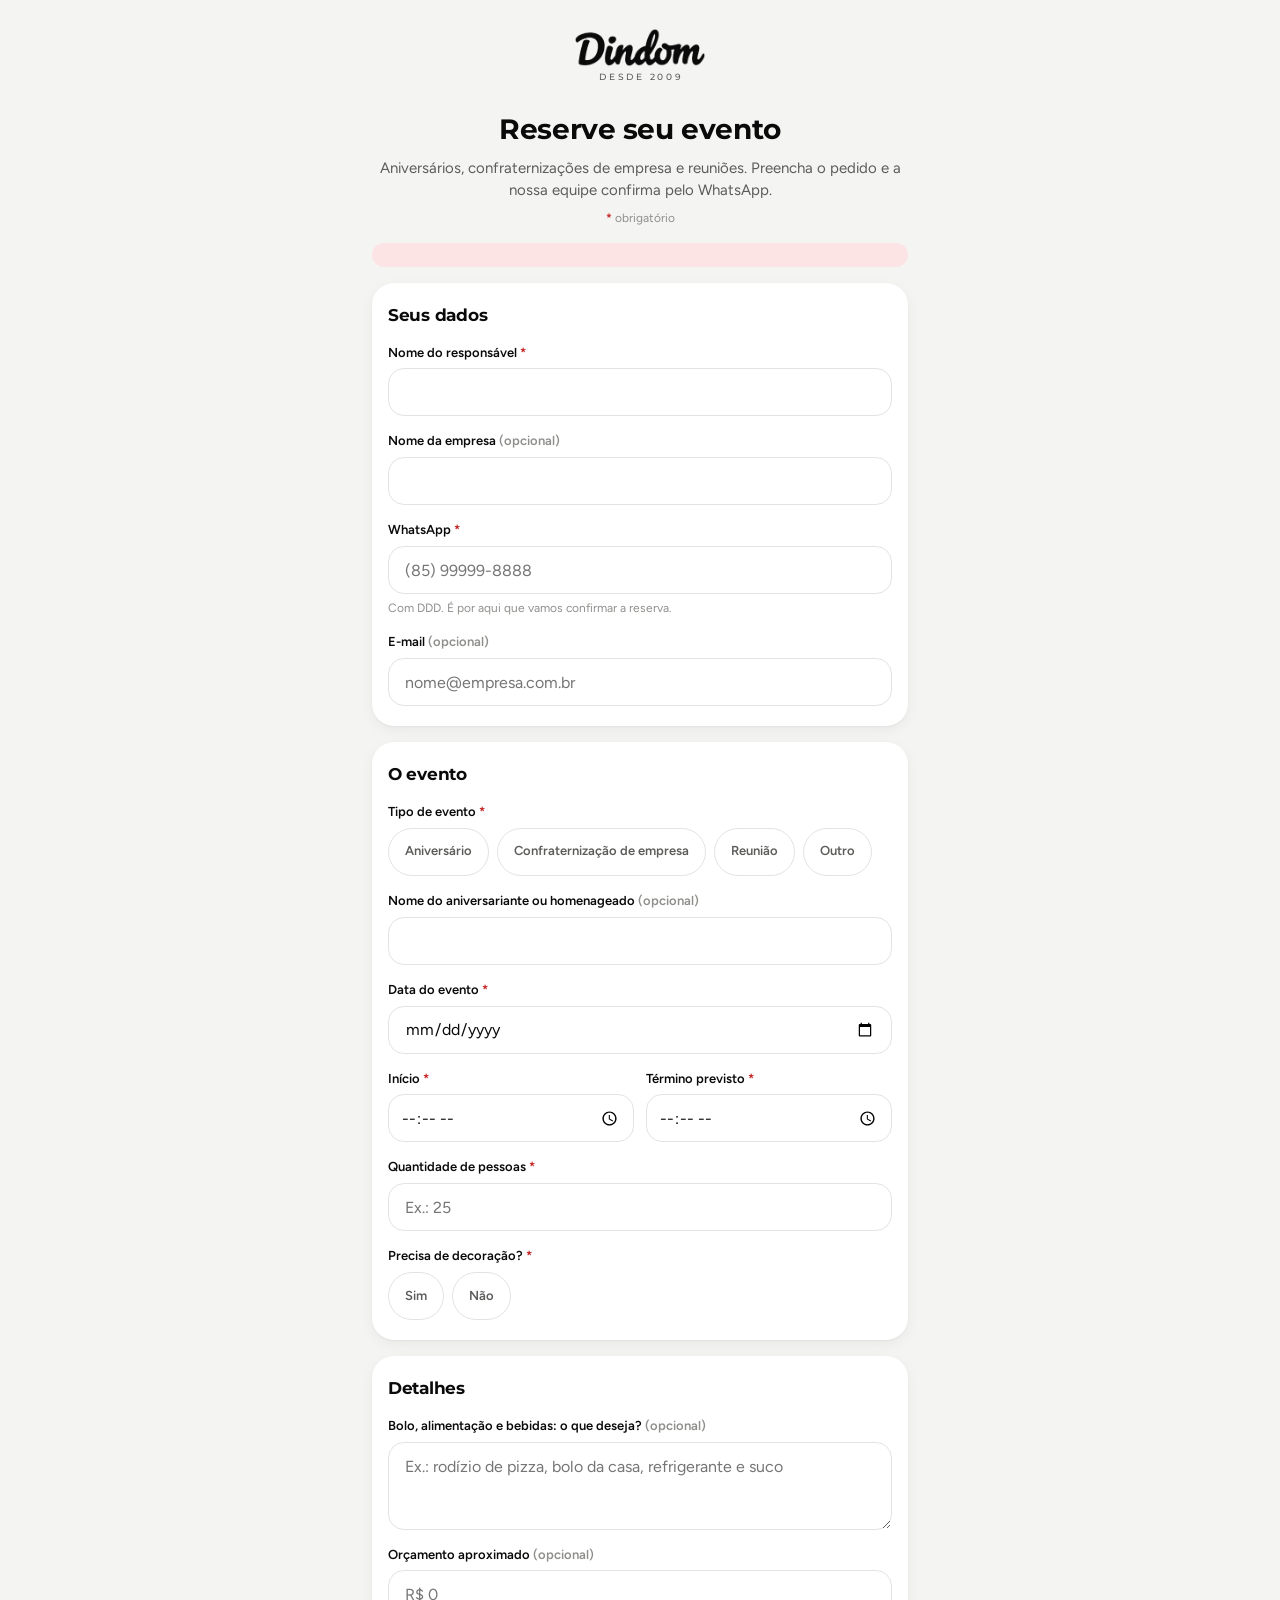
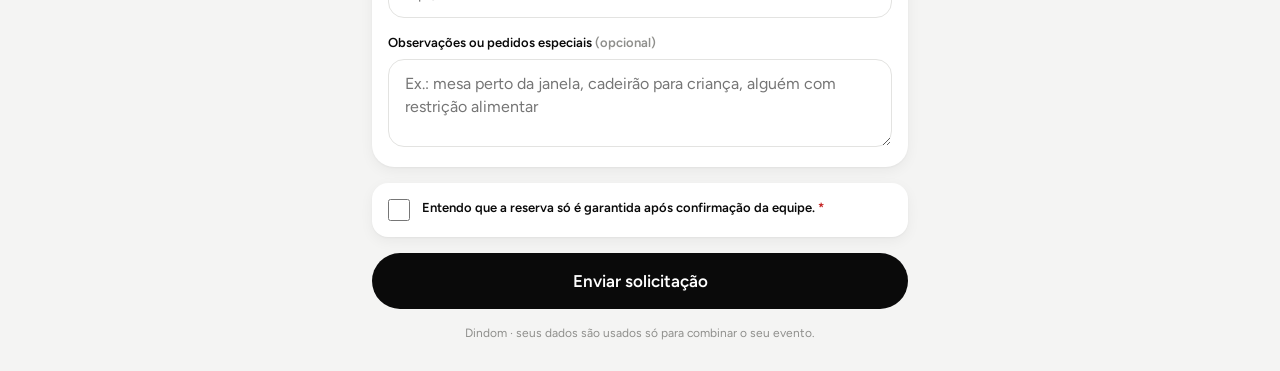
==== reserva/index.html @ 1cf1c6bc "Reservas pelo link público, integradas à agenda Página /reserva (sem login, feita para o celular) co" ====
<!doctype html>
<html lang="pt-BR">
<head>
  <meta charset="utf-8">
  <meta name="viewport" content="width=device-width, initial-scale=1, viewport-fit=cover">
  <title>Reservas · Dindom</title>
  <meta name="description" content="Reserve aniversários, confraternizações e eventos na Dindom.">
  <meta name="theme-color" content="#f4f4f3" media="(prefers-color-scheme: light)">
  <meta name="theme-color" content="#000000" media="(prefers-color-scheme: dark)">
  <meta property="og:title" content="Reservas · Dindom">
  <meta property="og:description" content="Aniversários, confraternizações e eventos. Preencha e a equipe confirma pelo WhatsApp.">
  <meta property="og:image" content="../icons/icon-512.png">
  <link rel="icon" href="../icons/icon-64.png" type="image/png">
  <link rel="apple-touch-icon" href="../icons/icon-180.png">
  <link rel="preconnect" href="https://fonts.googleapis.com">
  <link rel="preconnect" href="https://fonts.gstatic.com" crossorigin>
  <link rel="stylesheet" href="https://fonts.googleapis.com/css2?family=Montserrat:wght@500;600;700&family=Figtree:wght@400;500;550;600;650;700&display=swap">
  <!-- Caminhos com "../": funcionam tanto em /reserva quanto em /reserva/ -->
  <link rel="stylesheet" href="../css/tokens.css">
  <link rel="stylesheet" href="../css/app.css">
  <link rel="stylesheet" href="../css/brand.css">
  <link rel="stylesheet" href="../reserva/reserva.css">
</head>
<body>
  <main class="rp" id="rp">
    <header class="rp-head">
      <img class="logo-ink" src="../icons/wordmark-black.png" alt="Dindom" width="132">
      <span class="since">DESDE 2009</span>
    </header>
    <div id="rp-body"><p class="muted" style="text-align:center">Carregando…</p></div>
  </main>

  <script src="../js/icons.js"></script>
  <script src="../js/vendor/supabase.js"></script>
  <script src="../js/config.js"></script>
  <script src="../reserva/reserva.js"></script>
</body>
</html>
---- css/tokens.css ----
/* Identidade Dindom: preto e branco da marca, letreiro manuscrito como assinatura e Montserrat espaçada (como o "DESDE 2009").
   Cor só para significado: ok, atenção, crítico, informação e as cores das agendas.
   Layout: app de uma coluna, conteúdo rolável entre cabeçalho e barra inferior fixa; ações principais na metade de baixo da tela (uso com uma mão). */
:root {
  --bg: #f4f4f3;
  --surface: #ffffff;
  --surface-2: #ececeb;
  --ink: #0a0a0a;
  --ink-2: #5c5c5a;
  --ink-3: #8f8f8c;
  --line: #e3e3e1;
  --accent: #0a0a0a;          /* o preto da marca */
  --accent-ink: #ffffff;
  --accent-soft: #ebebea;
  --ok: #1f8a57;
  --ok-soft: #e3f4ea;
  --warn: #b86e00;
  --warn-soft: #fff1d9;
  --crit: #c62a2a;
  --crit-soft: #fde4e4;
  --info: #2a62c6;
  --info-soft: #e4ecfb;
  --scrim: rgba(0, 0, 0, .5);
  --shadow: 0 1px 2px rgba(0, 0, 0, .04), 0 4px 14px rgba(0, 0, 0, .05);
  --logo-invert: 0;           /* a logo é preta; no tema escuro inverte para branco */

  /* Cores das agendas (entregas, equipe, manutenção, reservas, financeiro) */
  --cal-1: #c76a12;
  --cal-2: #2a62c6;
  --cal-3: #7a4fd1;
  --cal-4: #1f8a57;
  --cal-5: #c2386b;
  --cal-6: #c93434;
  --cal-7: #a87b00;
  --cal-8: #59626e;
  /* Reservas do link público: dourado próprio, diferente de todas as agendas; texto escuro por cima. */
  --rv: #f2b230;
  --rv-2: #d88a0c;
  --rv-ink: #2a1a00;

  --font-display: "Montserrat", "Segoe UI", system-ui, sans-serif;
  --font-body: "Figtree", "Segoe UI", system-ui, -apple-system, sans-serif;

  --fs-xs: .75rem;
  --fs-sm: .8125rem;
  --fs-md: .9375rem;
  --fs-lg: 1.0625rem;
  --fs-xl: 1.375rem;
  --fs-2xl: 1.75rem;

  --r-sm: 10px;
  --r-md: 16px;
  --r-lg: 22px;
  --r-pill: 999px;

  --sp-1: 4px;
  --sp-2: 8px;
  --sp-3: 12px;
  --sp-4: 16px;
  --sp-5: 20px;
  --sp-6: 28px;

  --tap: 48px;
  --nav-h: 64px;
  --side-w: 0px;     /* largura do menu lateral; só existe no computador */
  --gutter: 16px;
  --safe-t: env(safe-area-inset-top, 0px);
  --safe-b: env(safe-area-inset-bottom, 0px);
  --safe-l: env(safe-area-inset-left, 0px);
  --safe-r: env(safe-area-inset-right, 0px);
  --ease: cubic-bezier(.2, .7, .2, 1);
  color-scheme: light;
}

@media (prefers-color-scheme: dark) {
  :root:not([data-theme="light"]) {
    --bg: #000000;
    --surface: #121212;
    --surface-2: #1f1f1f;
    --ink: #f7f7f5;
    --ink-2: #a8a8a5;
    --ink-3: #72726f;
    --line: #262626;
    --accent: #f7f7f5;
    --accent-ink: #0a0a0a;
    --accent-soft: #262626;
    --ok: #3ccf87;
    --ok-soft: #10291b;
    --warn: #f0a83a;
    --warn-soft: #2e220d;
    --crit: #ff6b6b;
    --crit-soft: #351515;
    --info: #79a6ff;
    --info-soft: #141f38;
    --scrim: rgba(0, 0, 0, .7);
    --shadow: 0 0 0 1px #1c1c1c;
    --logo-invert: 1;
    --cal-1: #f0a050;
    --cal-2: #79a6ff;
    --cal-3: #b294ff;
    --cal-4: #3ccf87;
    --cal-5: #ff7eb0;
    --cal-6: #ff7b7b;
    --cal-7: #f0c64a;
    --cal-8: #a8b1bd;
    --rv: #f5bb45;
    --rv-2: #cf8610;
    --rv-ink: #1f1400;
    color-scheme: dark;
  }
}

:root[data-theme="dark"] {
  --bg: #000000;
  --surface: #121212;
  --surface-2: #1f1f1f;
  --ink: #f7f7f5;
  --ink-2: #a8a8a5;
  --ink-3: #72726f;
  --line: #262626;
  --accent: #f7f7f5;
  --accent-ink: #0a0a0a;
  --accent-soft: #262626;
  --ok: #3ccf87;
  --ok-soft: #10291b;
  --warn: #f0a83a;
  --warn-soft: #2e220d;
  --crit: #ff6b6b;
  --crit-soft: #351515;
  --info: #79a6ff;
  --info-soft: #141f38;
  --scrim: rgba(0, 0, 0, .7);
  --shadow: 0 0 0 1px #1c1c1c;
  --logo-invert: 1;
  --cal-1: #f0a050;
  --cal-2: #79a6ff;
  --cal-3: #b294ff;
  --cal-4: #3ccf87;
  --cal-5: #ff7eb0;
  --cal-6: #ff7b7b;
  --cal-7: #f0c64a;
  --cal-8: #a8b1bd;
  --rv: #f5bb45;
  --rv-2: #cf8610;
  --rv-ink: #1f1400;
  color-scheme: dark;
}

/* Computador: menu lateral e margens maiores. */
@media (min-width: 900px) {
  :root { --nav-h: 0px; --side-w: 248px; --gutter: 32px; }
}
---- css/app.css ----
*, *::before, *::after { box-sizing: border-box; }
html, body { height: 100%; }
body {
  margin: 0;
  background: var(--bg);
  color: var(--ink);
  font: 400 var(--fs-md)/1.45 var(--font-body);
  -webkit-font-smoothing: antialiased;
  -webkit-tap-highlight-color: transparent;
  overscroll-behavior-y: none;
}
body::before {
  content: ""; position: fixed; inset: 0 0 auto; height: var(--safe-t);
  background: var(--bg); z-index: 30;
}
button, input, textarea, select { font: inherit; color: inherit; }
button { cursor: pointer; }
:focus-visible { outline: 2px solid var(--accent); outline-offset: 2px; }
h1, h2, h3 { font-family: var(--font-display); margin: 0; letter-spacing: -.01em; text-wrap: balance; }
p { margin: 0; }
.num { font-variant-numeric: tabular-nums; }
.muted { color: var(--ink-2); }
.faint { color: var(--ink-3); }
.sr-only { position: absolute; width: 1px; height: 1px; overflow: hidden; clip: rect(0 0 0 0); white-space: nowrap; }

/* ---------- Estrutura ---------- */
#app { min-height: 100%; display: flex; flex-direction: column; }
.screen {
  flex: 1;
  width: 100%; max-width: 560px; margin: 0 auto;
  padding-left: max(var(--gutter), var(--safe-l));
  padding-right: max(var(--gutter), var(--safe-r));
  padding-block: calc(var(--safe-t) + var(--sp-4)) calc(var(--nav-h) + var(--safe-b) + var(--sp-6));
  display: flex; flex-direction: column; gap: var(--sp-5);
  animation: enter .22s var(--ease);
}
.screen.has-dock { padding-bottom: calc(var(--nav-h) + var(--safe-b) + 112px); }
.screen.no-nav { padding-bottom: calc(var(--safe-b) + 120px); }
@keyframes enter { from { opacity: .4; transform: translateY(6px); } to { opacity: 1; transform: none; } }

.topbar { display: flex; align-items: center; gap: var(--sp-3); min-height: var(--tap); }
.topbar h1 { font-size: var(--fs-xl); flex: 1; min-width: 0; }
.topbar .sub { font-size: var(--fs-sm); color: var(--ink-2); }
.section { display: flex; flex-direction: column; gap: var(--sp-3); }
.section-head { display: flex; align-items: baseline; justify-content: space-between; gap: var(--sp-3); }
.section-head h2 { font-size: var(--fs-lg); }
.eyebrow { font-size: var(--fs-xs); font-weight: 600; letter-spacing: .06em; text-transform: uppercase; color: var(--ink-3); }

/* ---------- Botões ---------- */
.btn {
  display: inline-flex; align-items: center; justify-content: center; gap: var(--sp-2);
  min-height: var(--tap); padding: 0 var(--sp-5);
  border: 0; border-radius: var(--r-pill);
  font-weight: 600; font-size: var(--fs-md);
  background: var(--surface-2); color: var(--ink);
  transition: transform .12s var(--ease), opacity .12s, background .15s;
  text-decoration: none; white-space: nowrap;
}
.btn:active { transform: scale(.97); }
.btn[disabled] { opacity: .45; pointer-events: none; }
.btn.primary { background: var(--accent); color: var(--accent-ink); }
.btn.dark { background: var(--ink); color: var(--bg); }
.btn.ghost { background: transparent; padding: 0 var(--sp-3); color: var(--ink-2); }
.btn.block { width: 100%; }
.btn.sm { min-height: 40px; padding: 0 var(--sp-4); font-size: var(--fs-sm); }
.btn.busy { pointer-events: none; opacity: .7; }
.btn.busy::after {
  content: ""; width: 16px; height: 16px; border-radius: 50%;
  border: 2px solid currentColor; border-right-color: transparent;
  animation: spin .7s linear infinite;
}
@keyframes spin { to { transform: rotate(360deg); } }

.icon-btn {
  width: var(--tap); height: var(--tap); flex: none;
  display: grid; place-items: center;
  border: 0; border-radius: 50%; background: var(--surface); color: var(--ink);
  position: relative;
}
.icon-btn.plain { background: transparent; }
.icon-btn .dot {
  position: absolute; top: 11px; right: 12px; width: 9px; height: 9px;
  border-radius: 50%; background: var(--accent); border: 2px solid var(--surface);
}
.ico { width: 22px; height: 22px; flex: none; stroke: currentColor; fill: none; stroke-width: 2; stroke-linecap: round; stroke-linejoin: round; }
.ico.sm { width: 18px; height: 18px; }
.ico.lg { width: 28px; height: 28px; }

/* ---------- Cards ---------- */
.card {
  background: var(--surface); border-radius: var(--r-lg);
  padding: var(--sp-4); display: flex; flex-direction: column; gap: var(--sp-3);
  box-shadow: var(--shadow);
}
.card.tap { border: 0; text-align: left; width: 100%; transition: transform .12s var(--ease); }
.card.tap:active { transform: scale(.985); }
.card.hero { background: var(--ink); color: var(--bg); box-shadow: none; padding: var(--sp-5); gap: var(--sp-4); }
.card.hero .muted { color: color-mix(in srgb, var(--bg) 70%, transparent); }
.card-row { display: flex; align-items: center; gap: var(--sp-3); }
.card-row > .grow { flex: 1; min-width: 0; }
.card-title { font-weight: 650; font-size: var(--fs-md); }
.card-meta { font-size: var(--fs-sm); color: var(--ink-2); }
.tile {
  width: 40px; height: 40px; border-radius: 12px; flex: none;
  display: grid; place-items: center; background: var(--surface-2); color: var(--ink-2);
}
.tile.accent { background: var(--accent-soft); color: var(--accent); }
.tile.ok { background: var(--ok-soft); color: var(--ok); }
.tile.warn { background: var(--warn-soft); color: var(--warn); }
.tile.crit { background: var(--crit-soft); color: var(--crit); }
.tile.info { background: var(--info-soft); color: var(--info); }

.stat-grid { display: grid; grid-template-columns: 1fr 1fr; gap: var(--sp-3); }
.stat { font-family: var(--font-display); font-size: var(--fs-2xl); font-weight: 650; line-height: 1; }

.list { background: var(--surface); border-radius: var(--r-lg); box-shadow: var(--shadow); overflow: hidden; }
.list > * + * { border-top: 1px solid var(--line); }
.row {
  display: flex; align-items: center; gap: var(--sp-3);
  min-height: 60px; padding: var(--sp-3) var(--sp-4);
  width: 100%; background: transparent; border: 0; text-align: left;
}
.row > .grow { flex: 1; min-width: 0; }
button.row:active { background: var(--surface-2); }

/* ---------- Status e progresso ---------- */
.pill {
  display: inline-flex; align-items: center; gap: 6px;
  padding: 3px 10px; border-radius: var(--r-pill);
  font-size: var(--fs-xs); font-weight: 600; white-space: nowrap;
  background: var(--surface-2); color: var(--ink-2);
}
.pill::before { content: ""; width: 6px; height: 6px; border-radius: 50%; background: currentColor; }
.pill.no-dot::before { display: none; }
.pill.ok { background: var(--ok-soft); color: var(--ok); }
.pill.warn { background: var(--warn-soft); color: var(--warn); }
.pill.crit { background: var(--crit-soft); color: var(--crit); }
.pill.info { background: var(--info-soft); color: var(--info); }
.pill.accent { background: var(--accent-soft); color: var(--accent); }

.bar { height: 8px; border-radius: var(--r-pill); background: var(--surface-2); overflow: hidden; }
.bar > i { display: block; height: 100%; border-radius: inherit; background: var(--accent); transition: width .35s var(--ease); }
.bar.ok > i { background: var(--ok); }
.hero .bar { background: color-mix(in srgb, var(--bg) 18%, transparent); }

.ring { --p: 0; width: 56px; height: 56px; border-radius: 50%; flex: none; display: grid; place-items: center;
  background: conic-gradient(var(--accent) calc(var(--p) * 1%), color-mix(in srgb, var(--bg) 18%, transparent) 0);
}
.ring > span { width: 44px; height: 44px; border-radius: 50%; background: var(--ink); display: grid; place-items: center; font-size: var(--fs-sm); font-weight: 700; }

/* ---------- Chips ---------- */
.chips {
  display: flex; gap: var(--sp-2); overflow-x: auto; scrollbar-width: none;
  margin-inline: calc(-1 * max(var(--gutter), var(--safe-l))) calc(-1 * max(var(--gutter), var(--safe-r)));
  padding-inline: max(var(--gutter), var(--safe-l)) max(var(--gutter), var(--safe-r));
}
.chips::-webkit-scrollbar { display: none; }
.chip {
  flex: none; min-height: 40px; padding: 0 var(--sp-4); border-radius: var(--r-pill);
  border: 1px solid var(--line); background: var(--surface); color: var(--ink-2);
  font-size: var(--fs-sm); font-weight: 600; display: inline-flex; align-items: center; gap: 6px;
}
.chip[aria-pressed="true"] { background: var(--ink); border-color: var(--ink); color: var(--bg); }
.chip .count { font-variant-numeric: tabular-nums; opacity: .7; }

/* ---------- Formulários ---------- */
.field { display: flex; flex-direction: column; gap: 6px; }
.field > label, .field > .label { font-size: var(--fs-sm); font-weight: 600; }
.input, .textarea, .select {
  width: 100%; min-height: var(--tap); padding: 0 var(--sp-4);
  border-radius: var(--r-md); border: 1.5px solid var(--line); background: var(--surface);
  transition: border-color .15s;
}
.textarea { padding: var(--sp-3) var(--sp-4); min-height: 96px; resize: vertical; }
.input:focus, .textarea:focus, .select:focus { outline: none; border-color: var(--ink); }
.field.error .input, .field.error .textarea { border-color: var(--crit); }
.field .hint { font-size: var(--fs-xs); color: var(--ink-3); }
.field .err { font-size: var(--fs-xs); color: var(--crit); font-weight: 600; }

.seg { display: grid; grid-auto-flow: column; grid-auto-columns: 1fr; gap: var(--sp-2); }
.seg button {
  min-height: var(--tap); border-radius: var(--r-md); border: 1.5px solid var(--line);
  background: var(--surface); font-weight: 600; font-size: var(--fs-sm);
  display: flex; flex-direction: column; align-items: center; justify-content: center; gap: 2px;
}
.seg button[aria-pressed="true"] { border-color: var(--ink); background: var(--ink); color: var(--bg); }
.seg button[data-tone="crit"][aria-pressed="true"] { background: var(--crit); border-color: var(--crit); color: #fff; }
.seg button[data-tone="warn"][aria-pressed="true"] { background: var(--warn); border-color: var(--warn); color: #fff; }

/* ---------- Navegação inferior ---------- */
.nav {
  position: fixed; left: 0; right: 0; bottom: 0; z-index: 20;
  padding-left: max(8px, var(--safe-l)); padding-right: max(8px, var(--safe-r));
  padding-bottom: var(--safe-b);
  background: color-mix(in srgb, var(--surface) 92%, transparent);
  backdrop-filter: blur(14px); -webkit-backdrop-filter: blur(14px);
  border-top: 1px solid var(--line);
}
.nav ul { list-style: none; margin: 0 auto; padding: 0; max-width: 560px; height: var(--nav-h); display: grid; grid-template-columns: repeat(5, 1fr); }
.nav a {
  height: 100%; display: flex; flex-direction: column; align-items: center; justify-content: center; gap: 3px;
  color: var(--ink-3); text-decoration: none; font-size: 11px; font-weight: 600; position: relative;
}
.nav a[aria-current="page"] { color: var(--ink); }
.nav a[aria-current="page"] .ico { stroke-width: 2.4; }
.nav a[aria-current="page"]::before {
  content: ""; position: absolute; top: 0; width: 28px; height: 3px; border-radius: 0 0 3px 3px; background: var(--accent);
}
.nav .badge {
  position: absolute; top: 8px; left: calc(50% + 6px); min-width: 17px; height: 17px; padding: 0 4px;
  border-radius: var(--r-pill); background: var(--accent); color: var(--accent-ink);
  font-size: 10px; line-height: 17px; text-align: center;
}

/* ---------- Barra de ação fixa ---------- */
.dock {
  position: fixed; left: 0; right: 0; z-index: 15;
  bottom: calc(var(--nav-h) + var(--safe-b));
  padding: var(--sp-3) max(16px, var(--safe-r)) var(--sp-3) max(16px, var(--safe-l));
  background: var(--surface); border-top: 1px solid var(--line);
  box-shadow: 0 -6px 20px rgba(0,0,0,.06);
}
.dock.no-nav { bottom: 0; padding-bottom: calc(var(--sp-3) + var(--safe-b)); }
.dock-inner { max-width: 528px; margin: 0 auto; display: flex; align-items: center; gap: var(--sp-4); }
.dock-inner > .grow { flex: 1; min-width: 0; display: flex; flex-direction: column; gap: 6px; }

/* ---------- Painel inferior, toast, banner ---------- */
.sheet-wrap { position: fixed; inset: 0; z-index: 40; background: var(--scrim); display: flex; align-items: flex-end; animation: fade .18s; }
.sheet {
  width: 100%; max-width: 560px; margin: 0 auto; max-height: 88vh; overflow-y: auto;
  background: var(--surface); border-radius: var(--r-lg) var(--r-lg) 0 0;
  padding: var(--sp-3) max(16px, var(--safe-r)) calc(var(--sp-5) + var(--safe-b)) max(16px, var(--safe-l));
  display: flex; flex-direction: column; gap: var(--sp-4);
  animation: rise .24s var(--ease);
}
.sheet .grabber { width: 40px; height: 5px; border-radius: 3px; background: var(--line); margin: 0 auto; }
.sheet h2 { font-size: var(--fs-xl); }
@keyframes fade { from { opacity: 0; } }
@keyframes rise { from { transform: translateY(40px); opacity: .5; } }

.toasts { position: fixed; z-index: 50; left: 0; right: 0; top: calc(var(--safe-t) + 10px); display: flex; flex-direction: column; align-items: center; gap: 8px; pointer-events: none; padding-inline: 16px; }
.toast {
  pointer-events: auto; max-width: 420px; display: flex; align-items: center; gap: var(--sp-3);
  padding: 12px 16px; border-radius: var(--r-md); background: var(--ink); color: var(--bg);
  font-size: var(--fs-sm); font-weight: 600; box-shadow: 0 8px 24px rgba(0,0,0,.18);
  animation: drop .22s var(--ease);
}
.toast .ico { width: 18px; height: 18px; }
.toast.ok .ico { color: var(--ok); }
.toast.crit .ico { color: var(--crit); }
.toast button { background: none; border: 0; color: var(--accent); font-weight: 700; padding: 4px; }
@keyframes drop { from { transform: translateY(-12px); opacity: 0; } }

.banner {
  display: flex; align-items: center; gap: var(--sp-3); padding: var(--sp-3) var(--sp-4);
  border-radius: var(--r-md); font-size: var(--fs-sm); font-weight: 600;
  background: var(--warn-soft); color: var(--warn);
}
.banner.crit { background: var(--crit-soft); color: var(--crit); }
.banner > .grow { flex: 1; min-width: 0; }
.card-meta .ico, .muted .ico { vertical-align: -4px; }

/* ---------- Estados ---------- */
.empty { text-align: center; padding: var(--sp-6) var(--sp-4); display: flex; flex-direction: column; align-items: center; gap: var(--sp-2); color: var(--ink-2); }
.empty .tile { width: 56px; height: 56px; border-radius: 18px; margin-bottom: var(--sp-2); }
.empty h3 { color: var(--ink); font-size: var(--fs-lg); }

.skel { border-radius: var(--r-md); background: linear-gradient(90deg, var(--surface-2) 0%, var(--surface) 50%, var(--surface-2) 100%); background-size: 200% 100%; animation: shimmer 1.2s infinite linear; }
@keyframes shimmer { to { background-position: -200% 0; } }

/* ---------- Mídia ---------- */
.thumbs { display: flex; gap: var(--sp-2); flex-wrap: wrap; }
.thumb { position: relative; width: 84px; height: 84px; border-radius: var(--r-md); overflow: hidden; background: var(--surface-2); }
.thumb img, .thumb video { width: 100%; height: 100%; object-fit: cover; display: block; }
.thumb .rm { position: absolute; top: 4px; right: 4px; width: 28px; height: 28px; border-radius: 50%; border: 0; background: rgba(0,0,0,.6); color: #fff; display: grid; place-items: center; }
.thumb .rm .ico { width: 16px; height: 16px; }
.add-media {
  width: 84px; height: 84px; border-radius: var(--r-md); border: 1.5px dashed var(--line); background: transparent; color: var(--ink-2);
  display: flex; flex-direction: column; align-items: center; justify-content: center; gap: 4px; font-size: var(--fs-xs); font-weight: 600;
}

@media (prefers-reduced-motion: reduce) {
  *, *::before, *::after { animation-duration: .01ms !important; transition-duration: .01ms !important; }
}
---- css/brand.css ----
/* Marca Dindom: logo, abertura e ajustes do destaque monocromático. */

/* A logo é um PNG preto com fundo transparente; no tema escuro vira branca. */
.logo-ink { filter: invert(var(--logo-invert)); display: block; height: auto; user-select: none; -webkit-user-drag: none; }

/* Rótulos em caixa alta espaçada, como o "DESDE 2009" da logo. */
.eyebrow { font-family: var(--font-display); font-weight: 500; letter-spacing: .16em; font-size: 11px; }
h1, h2, h3 { font-weight: 700; letter-spacing: -.015em; }

/* Card de destaque é preto (ou branco no tema escuro): o botão e o anel invertem para não sumir. */
.card.hero .btn.primary { background: var(--bg); color: var(--ink); }
.card.hero .ring { background: conic-gradient(var(--bg) calc(var(--p) * 1%), color-mix(in srgb, var(--bg) 18%, transparent) 0); }
.card.hero .bar > i { background: var(--bg); }
.toast button { color: var(--bg); text-decoration: underline; text-underline-offset: 3px; }

/* Início: assinatura no topo (no computador ela fica no menu lateral). */
.home-brand { display: flex; align-items: center; gap: var(--sp-2); min-height: var(--tap); }
.home-brand .logo-ink { width: 104px; }
.home-brand .grow { flex: 1; }

/* Menu lateral do computador. */
/* Assinatura compacta: letreiro pequeno e "DESDE 2009" centralizado logo abaixo, como na arte original. */
.nav .brand .logo-ink { width: 92px; }
.nav .brand .since { font: 500 7.5px/1 var(--font-display); letter-spacing: .32em; margin-right: -.32em; color: var(--ink-2); }

/* ---------- Abertura: só a logo aparecendo ----------
   Sempre a versão preta da marca (fundo preto, logo branca), nos dois temas. */
#splash {
  position: fixed; inset: 0; z-index: 100; display: grid; place-items: center;
  background: #000;
  /* Some sozinha mesmo se o JavaScript falhar. */
  animation: splash-out .45s var(--ease) 1.55s forwards;
}
#splash img {
  width: min(62vw, 340px);
  /* Revela da esquerda para a direita, como a escrita do letreiro, com leve foco. */
  animation: splash-logo 1.1s cubic-bezier(.65, 0, .35, 1) .15s both;
}
@keyframes splash-logo {
  0%   { opacity: 0; clip-path: inset(0 100% 0 0); filter: blur(6px); transform: scale(.97); }
  45%  { opacity: 1; }
  100% { opacity: 1; clip-path: inset(0 0 0 0); filter: blur(0); transform: none; }
}
@keyframes splash-out { to { opacity: 0; visibility: hidden; } }
#splash.skip { animation: splash-out .2s ease forwards; }

@media (prefers-reduced-motion: reduce) {
  #splash { animation: splash-out .3s ease 1s forwards; }
  #splash img { animation: none; }
}
---- reserva/reserva.css ----
/* Página pública de reservas: uma coluna, pensada para abrir no celular pelo WhatsApp. */
body::before { display: none; }
.rp {
  width: 100%; max-width: 600px; margin: 0 auto;
  padding: calc(var(--safe-t) + var(--sp-5)) max(var(--gutter), var(--safe-r)) calc(var(--safe-b) + var(--sp-6)) max(var(--gutter), var(--safe-l));
  display: flex; flex-direction: column; gap: var(--sp-5);
}
#rp-body, #rp-form { display: flex; flex-direction: column; gap: var(--sp-4); }
.rp-head { display: flex; flex-direction: column; align-items: center; gap: 6px; padding-block: var(--sp-2); }
.rp-head .logo-ink { width: 132px; }
.rp-head .since { font: 500 8.5px/1 var(--font-display); letter-spacing: .32em; margin-right: -.32em; color: var(--ink-2); }

.rp-intro { display: flex; flex-direction: column; gap: var(--sp-2); text-align: center; }
.rp-intro h1 { font-size: var(--fs-2xl); }
.rp-legend { font-size: var(--fs-xs); }
.req { color: var(--crit); font-weight: 700; }

.rp .card { gap: var(--sp-4); padding: var(--sp-5) var(--sp-4); }
.rp .card h2 { font-size: var(--fs-lg); }
/* No celular, 16px nos campos evita o zoom automático do iPhone ao tocar. */
.rp .input, .rp .textarea { font-size: 16px; }
.rp .textarea { min-height: 88px; }
.rp-two { display: grid; grid-template-columns: 1fr 1fr; gap: var(--sp-3); }
.rp-two .input { padding: 0 var(--sp-3); }
.rp-midnight { margin: calc(-1 * var(--sp-2)) 0 0; font-size: var(--fs-xs); color: var(--ink-2); font-weight: 600; }
.rp-midnight .ico { vertical-align: -4px; }

/* Opções (tipo de evento, decoração): botões grandes, fáceis de tocar. */
.rp-group { border: 0; margin: 0; padding: 0; min-width: 0; }
.rp-group legend { padding: 0; margin-bottom: 6px; font-size: var(--fs-sm); font-weight: 600; }
.rp-opts { display: flex; flex-wrap: wrap; gap: var(--sp-2); }
.rp-opt { position: relative; }
.rp-opt input { position: absolute; opacity: 0; inset: 0; margin: 0; }
.rp-opt span {
  display: inline-flex; align-items: center; min-height: var(--tap); padding: 0 var(--sp-4);
  border-radius: var(--r-pill); border: 1.5px solid var(--line); background: var(--surface);
  font-size: var(--fs-sm); font-weight: 600; color: var(--ink-2); cursor: pointer;
}
.rp-opt input:checked + span { background: var(--ink); border-color: var(--ink); color: var(--bg); }
.rp-opt input:focus-visible + span { outline: 2px solid var(--accent); outline-offset: 2px; }
.field.error .rp-opt span { border-color: var(--crit); }

.rp-check { display: flex; gap: var(--sp-3); align-items: flex-start; padding: var(--sp-4); border-radius: var(--r-md); background: var(--surface); box-shadow: var(--shadow); font-size: var(--fs-sm); font-weight: 550; cursor: pointer; }
.rp-check input { width: 22px; height: 22px; margin: 0; flex: none; accent-color: var(--ink); }
.field.error .rp-check { box-shadow: 0 0 0 1.5px var(--crit); }

/* Campo-isca para robôs: fora da tela, sem sumir do HTML. */
.rp-hp { position: absolute; left: -9999px; top: auto; width: 1px; height: 1px; overflow: hidden; }

.rp-send { min-height: 56px; font-size: var(--fs-lg); }
.rp-foot { text-align: center; font-size: var(--fs-xs); }

/* Sucesso */
.rp-done { align-items: center; text-align: center; }
.rp-done h1 { font-size: var(--fs-xl); }
.rp-ok { width: 64px; height: 64px; border-radius: 50%; display: grid; place-items: center; background: var(--ok-soft); color: var(--ok); }
.rp-sum { margin: 0; display: flex; flex-direction: column; }
.rp-sum > div { display: grid; grid-template-columns: minmax(0, 2fr) minmax(0, 3fr); gap: var(--sp-3); padding: 10px 0; border-top: 1px solid var(--line); }
.rp-sum > div:first-child { border-top: 0; }
.rp-sum dt { color: var(--ink-2); font-size: var(--fs-sm); }
.rp-sum dd { margin: 0; font-weight: 600; white-space: pre-line; overflow-wrap: anywhere; }

@media (max-width: 380px) {
  .rp-sum > div { grid-template-columns: 1fr; gap: 2px; }
}
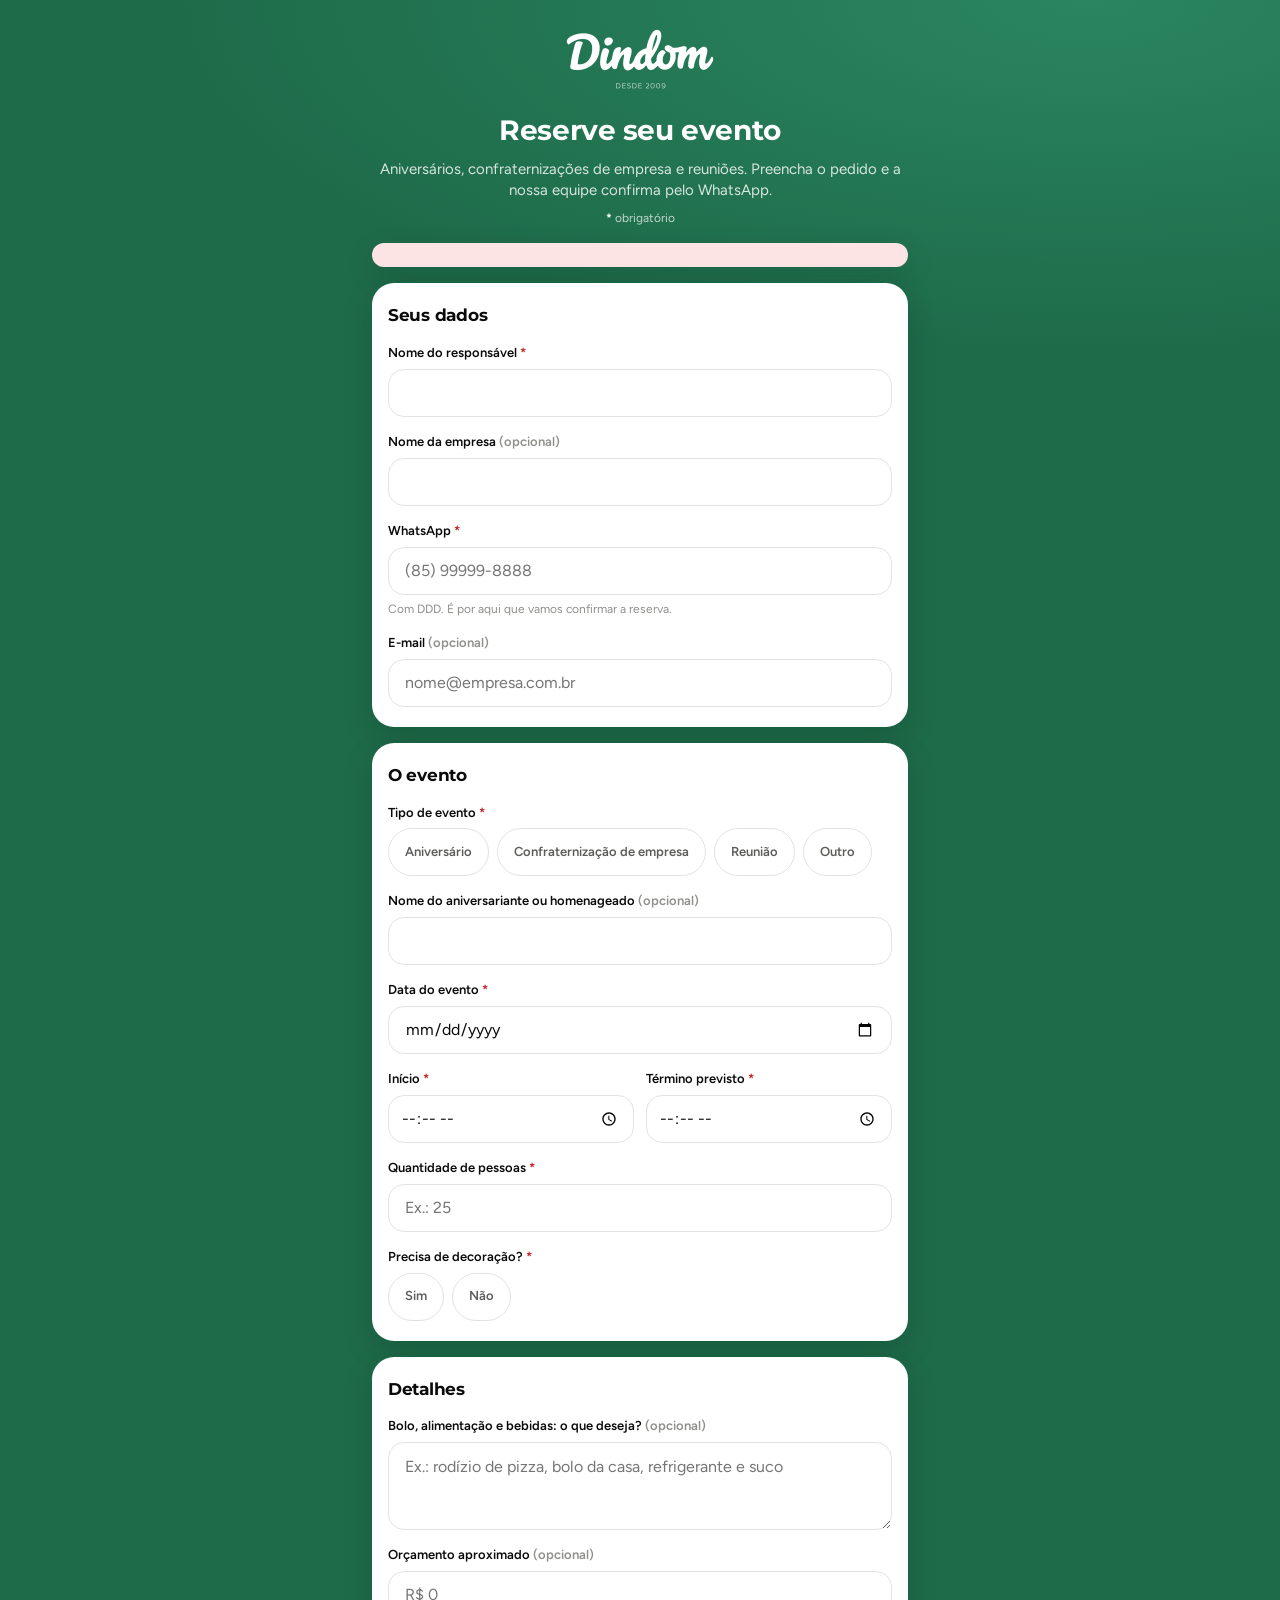
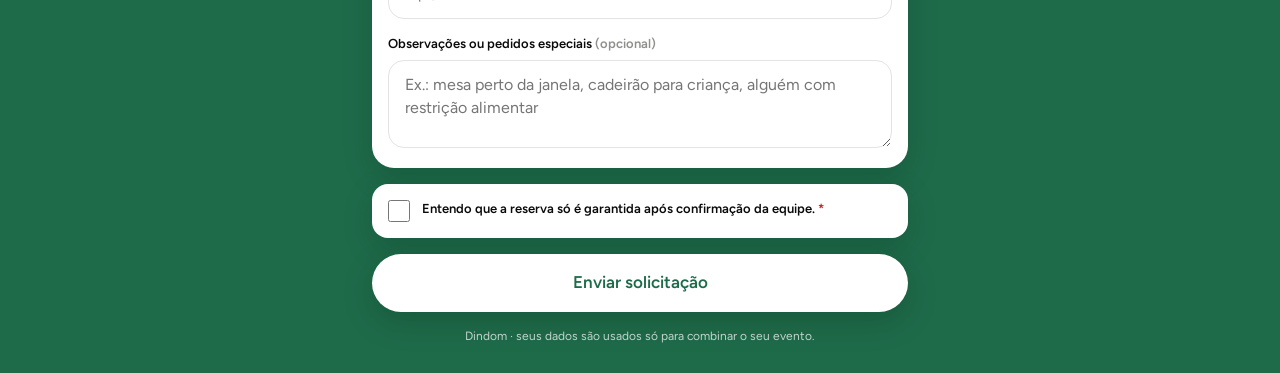
==== commit 8a7f64ec: "Reserva: verde e logo branca da tela de entrada A página pública usa o verde-escuro e a logo branca " ====
--- a/reserva/index.html
+++ b/reserva/index.html
@@ -1,12 +1,12 @@
 <!doctype html>
-<html lang="pt-BR">
+<!-- Sempre no tema claro: questionário em cartões brancos sobre o verde da marca, como a tela de entrada. -->
+<html lang="pt-BR" data-theme="light">
 <head>
   <meta charset="utf-8">
   <meta name="viewport" content="width=device-width, initial-scale=1, viewport-fit=cover">
   <title>Reservas · Dindom</title>
   <meta name="description" content="Reserve aniversários, confraternizações e eventos na Dindom.">
-  <meta name="theme-color" content="#f4f4f3" media="(prefers-color-scheme: light)">
-  <meta name="theme-color" content="#000000" media="(prefers-color-scheme: dark)">
+  <meta name="theme-color" content="#1e6b4a">
   <meta property="og:title" content="Reservas · Dindom">
   <meta property="og:description" content="Aniversários, confraternizações e eventos. Preencha e a equipe confirma pelo WhatsApp.">
   <meta property="og:image" content="../icons/icon-512.png">
@@ -24,8 +24,7 @@
 <body>
   <main class="rp" id="rp">
     <header class="rp-head">
-      <img class="logo-ink" src="../icons/wordmark-black.png" alt="Dindom" width="132">
-      <span class="since">DESDE 2009</span>
+      <img class="rp-logo" src="../icons/logo-white.png" alt="Dindom, desde 2009" width="150">
     </header>
     <div id="rp-body"><p class="muted" style="text-align:center">Carregando…</p></div>
   </main>
--- a/reserva/reserva.css
+++ b/reserva/reserva.css
@@ -1,21 +1,35 @@
-/* Página pública de reservas: uma coluna, pensada para abrir no celular pelo WhatsApp. */
+/* Página pública de reservas: uma coluna, pensada para abrir no celular pelo WhatsApp.
+   Mesma marca da tela de entrada (css/login.css): verde-escuro com a logo branca, questionário em cartões brancos. */
+:root { --rp-green: #1e6b4a; --rp-green-hi: #2a8560; }
 body::before { display: none; }
+body {
+  background: var(--rp-green) radial-gradient(110% 60% at 85% 0%, var(--rp-green-hi) 0%, var(--rp-green) 65%) no-repeat;
+  background-attachment: fixed;
+}
 .rp {
   width: 100%; max-width: 600px; margin: 0 auto;
   padding: calc(var(--safe-t) + var(--sp-5)) max(var(--gutter), var(--safe-r)) calc(var(--safe-b) + var(--sp-6)) max(var(--gutter), var(--safe-l));
   display: flex; flex-direction: column; gap: var(--sp-5);
 }
 #rp-body, #rp-form { display: flex; flex-direction: column; gap: var(--sp-4); }
-.rp-head { display: flex; flex-direction: column; align-items: center; gap: 6px; padding-block: var(--sp-2); }
-.rp-head .logo-ink { width: 132px; }
-.rp-head .since { font: 500 8.5px/1 var(--font-display); letter-spacing: .32em; margin-right: -.32em; color: var(--ink-2); }
+.rp-head { display: flex; justify-content: center; padding-block: var(--sp-2) 0; }
+.rp-logo { width: 150px; height: auto; user-select: none; -webkit-user-drag: none; }
 
-.rp-intro { display: flex; flex-direction: column; gap: var(--sp-2); text-align: center; }
-.rp-intro h1 { font-size: var(--fs-2xl); }
-.rp-legend { font-size: var(--fs-xs); }
+.rp-intro { display: flex; flex-direction: column; gap: var(--sp-2); text-align: center; color: #fff; }
+.rp-intro h1 { font-size: var(--fs-2xl); color: #fff; }
+.rp-intro .muted { color: rgba(255, 255, 255, .82); }
+.rp-legend { font-size: var(--fs-xs); color: rgba(255, 255, 255, .72); }
+.rp-intro .req { color: #fff; }
 .req { color: var(--crit); font-weight: 700; }
 
-.rp .card { gap: var(--sp-4); padding: var(--sp-5) var(--sp-4); }
+.rp .card { gap: var(--sp-4); padding: var(--sp-5) var(--sp-4); background: #fff; box-shadow: 0 10px 30px rgba(0, 30, 15, .18); }
+
+/* Verde da marca nos destaques do formulário (botão, opção escolhida, foco, caixa marcada). */
+.rp .btn.primary { background: var(--rp-green); color: #fff; }
+.rp .btn.primary:hover { background: var(--rp-green-hi); filter: none; }
+.rp .input:focus, .rp .textarea:focus { border-color: var(--rp-green); box-shadow: 0 0 0 4px color-mix(in srgb, var(--rp-green) 14%, transparent); }
+.rp :focus-visible { outline-color: var(--rp-green); }
+.rp .btn:not(.primary) { background: #fff; }
 .rp .card h2 { font-size: var(--fs-lg); }
 /* No celular, 16px nos campos evita o zoom automático do iPhone ao tocar. */
 .rp .input, .rp .textarea { font-size: 16px; }
@@ -36,19 +50,25 @@
   border-radius: var(--r-pill); border: 1.5px solid var(--line); background: var(--surface);
   font-size: var(--fs-sm); font-weight: 600; color: var(--ink-2); cursor: pointer;
 }
-.rp-opt input:checked + span { background: var(--ink); border-color: var(--ink); color: var(--bg); }
-.rp-opt input:focus-visible + span { outline: 2px solid var(--accent); outline-offset: 2px; }
+.rp-opt input:checked + span { background: var(--rp-green); border-color: var(--rp-green); color: #fff; }
+.rp-opt input:focus-visible + span { outline: 2px solid var(--rp-green); outline-offset: 2px; }
 .field.error .rp-opt span { border-color: var(--crit); }
 
-.rp-check { display: flex; gap: var(--sp-3); align-items: flex-start; padding: var(--sp-4); border-radius: var(--r-md); background: var(--surface); box-shadow: var(--shadow); font-size: var(--fs-sm); font-weight: 550; cursor: pointer; }
-.rp-check input { width: 22px; height: 22px; margin: 0; flex: none; accent-color: var(--ink); }
-.field.error .rp-check { box-shadow: 0 0 0 1.5px var(--crit); }
+.rp-check { display: flex; gap: var(--sp-3); align-items: flex-start; padding: var(--sp-4); border-radius: var(--r-md); background: #fff; box-shadow: 0 10px 30px rgba(0, 30, 15, .18); font-size: var(--fs-sm); font-weight: 550; cursor: pointer; }
+.rp-check input { width: 22px; height: 22px; margin: 0; flex: none; accent-color: var(--rp-green); }
+.field.error .rp-check { box-shadow: 0 0 0 2px var(--crit); }
+/* Mensagem de erro que fica fora dos cartões (aceite): pílula clara para ler bem sobre o verde. */
+#f-aceite > .err { align-self: flex-start; padding: 4px 10px; border-radius: var(--r-pill); background: #fff; }
 
 /* Campo-isca para robôs: fora da tela, sem sumir do HTML. */
 .rp-hp { position: absolute; left: -9999px; top: auto; width: 1px; height: 1px; overflow: hidden; }
 
-.rp-send { min-height: 56px; font-size: var(--fs-lg); }
-.rp-foot { text-align: center; font-size: var(--fs-xs); }
+/* O botão de enviar fica sobre o verde: branco com texto verde, para não sumir no fundo. */
+.rp .btn.primary.rp-send { min-height: 58px; font-size: var(--fs-lg); background: #fff; color: var(--rp-green); box-shadow: 0 10px 30px rgba(0, 30, 15, .22); }
+.rp .btn.primary.rp-send:hover { background: #f1f7f4; }
+.rp-foot { text-align: center; font-size: var(--fs-xs); color: rgba(255, 255, 255, .72); }
+.rp > #rp-body > .muted { color: rgba(255, 255, 255, .82); }
+.rp .banner { box-shadow: 0 10px 30px rgba(0, 30, 15, .14); }
 
 /* Sucesso */
 .rp-done { align-items: center; text-align: center; }
